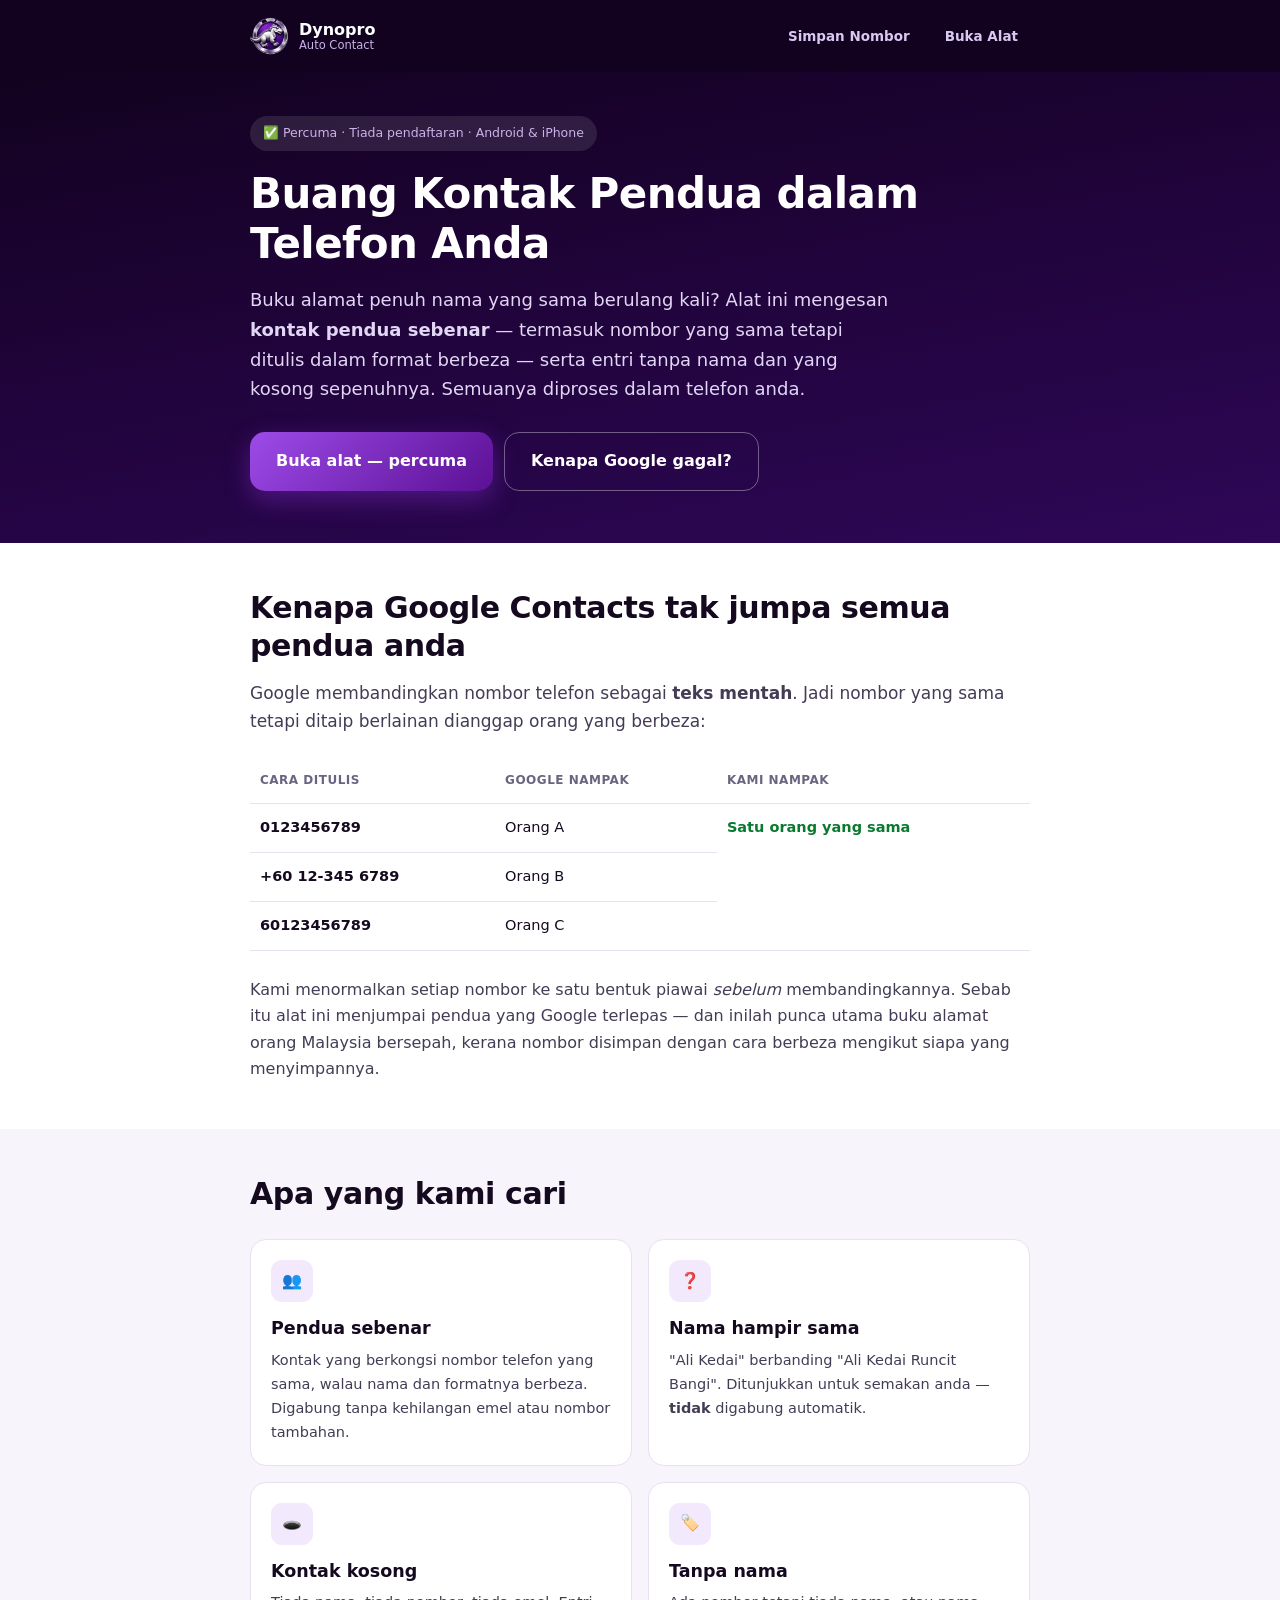
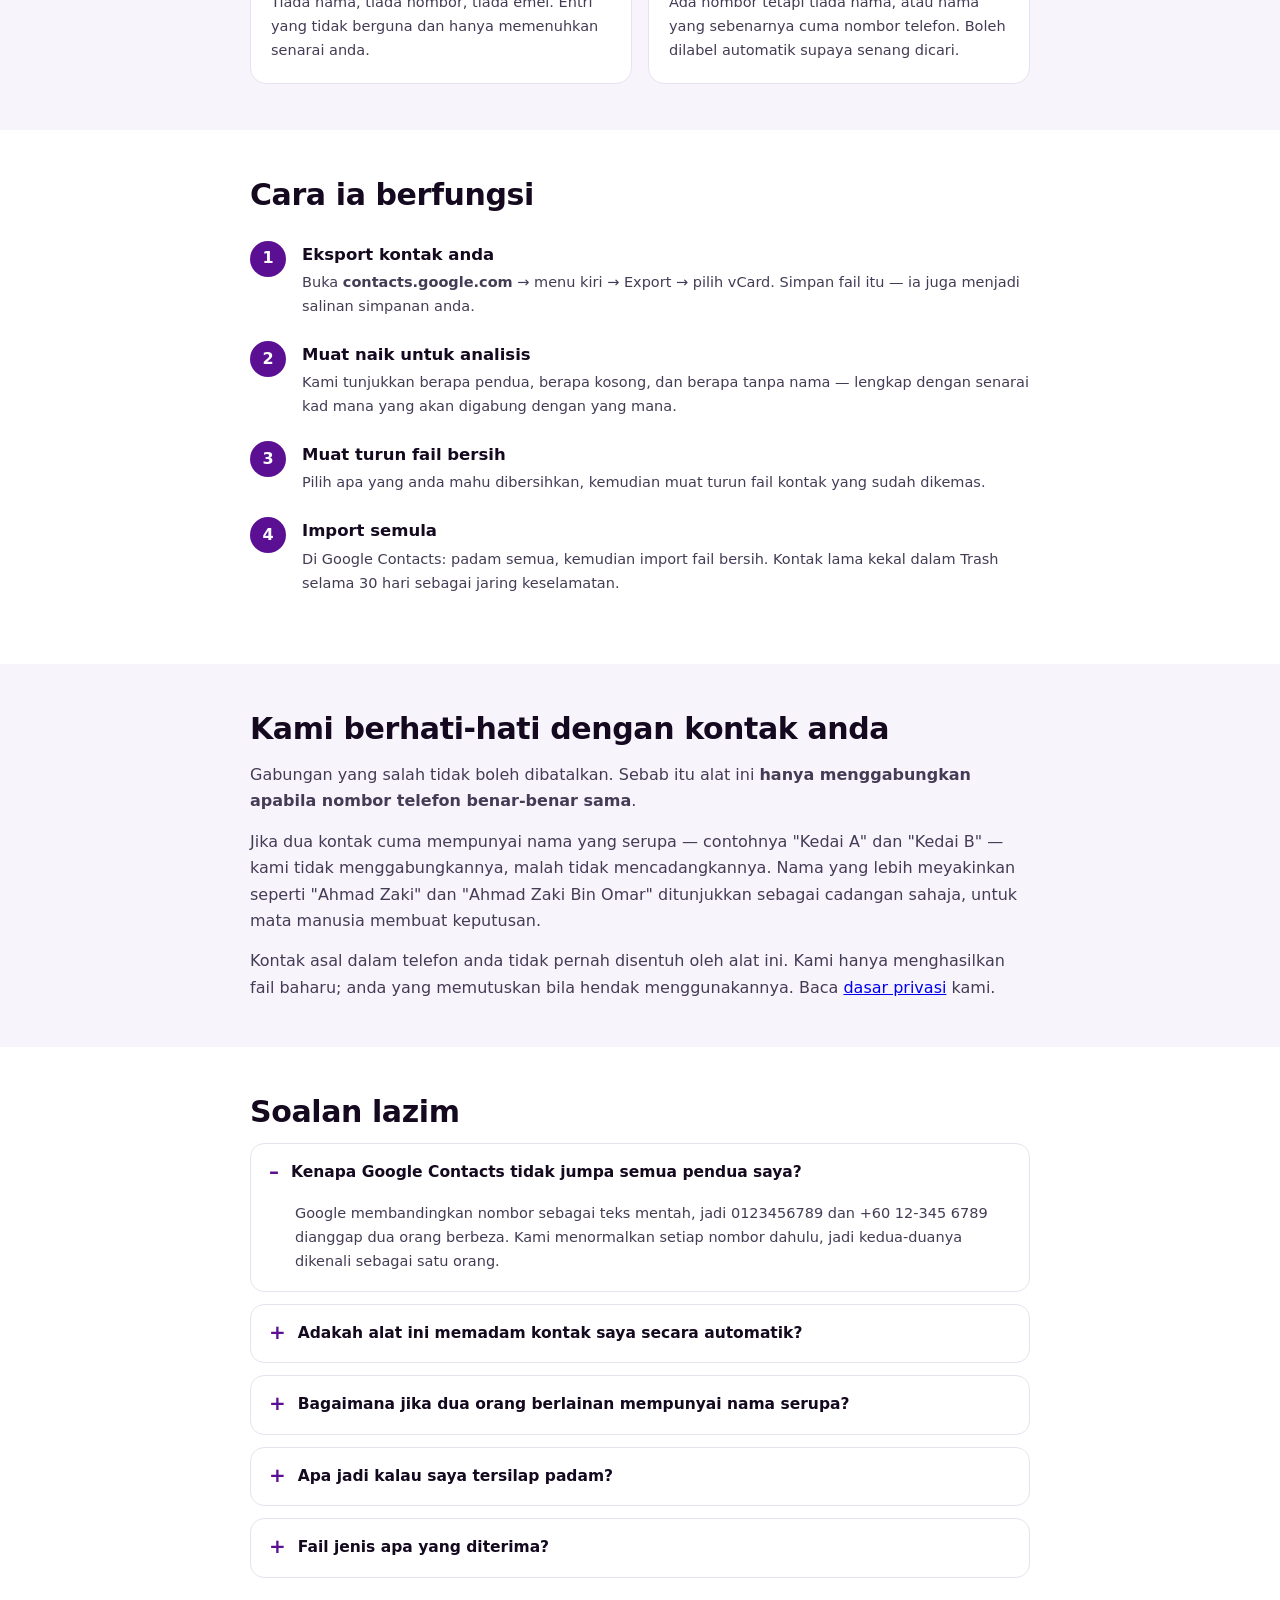
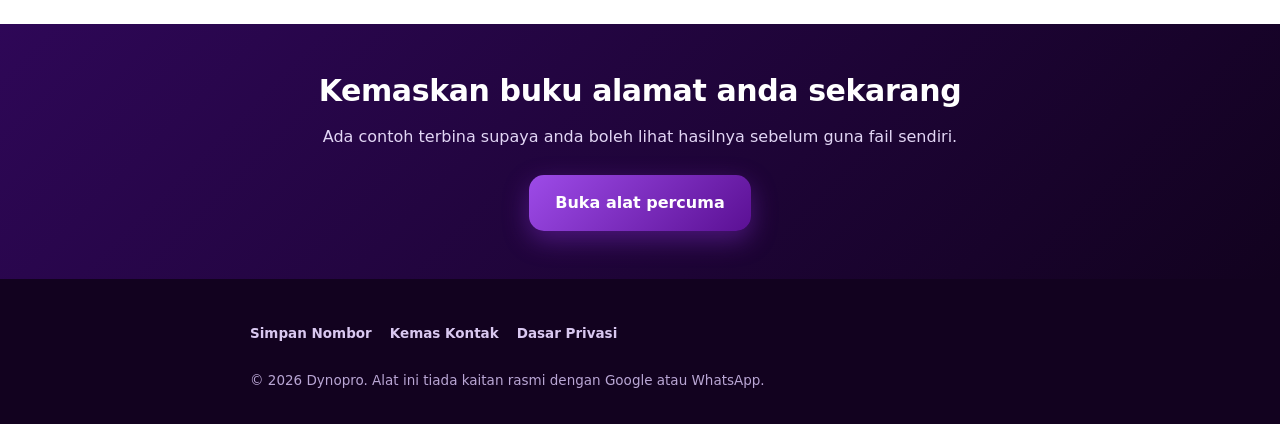
==== docs/buang-kontak-pendua.html @ ad50c94c "Dynopro Auto Contact - versi web PWA Co-Authored-By: Claude Opus 5 <noreply@anthropic.com> Claude-Se" ====
<!DOCTYPE html>
<html lang="ms">
<head>
<meta charset="UTF-8">
<meta name="viewport" content="width=device-width, initial-scale=1.0">

<title>Buang Kontak Pendua dalam Telefon — Percuma | Dynopro</title>
<meta name="description" content="Cari dan buang kontak pendua, tanpa nama dan kosong dalam telefon anda. Kesan nombor sama walau ditulis 0123456789 atau +60 12-345 6789. Percuma.">
<link rel="canonical" href="https://autocontact.dynopro.my/buang-kontak-pendua.html">

<meta name="theme-color" content="#2A0550">
<meta name="robots" content="index, follow, max-image-preview:large">
<link rel="alternate" hreflang="ms-MY" href="https://autocontact.dynopro.my/buang-kontak-pendua.html">
<link rel="alternate" hreflang="x-default" href="https://autocontact.dynopro.my/buang-kontak-pendua.html">

<meta property="og:type" content="website">
<meta property="og:site_name" content="Dynopro Auto Contact">
<meta property="og:locale" content="ms_MY">
<meta property="og:url" content="https://autocontact.dynopro.my/buang-kontak-pendua.html">
<meta property="og:title" content="Buang Kontak Pendua &amp; Kosong dalam Telefon Anda">
<meta property="og:description" content="Kesan nombor sama walau ditulis dalam format berbeza, dan bersihkan kontak tanpa nama. Percuma, semua diproses dalam telefon anda.">
<meta property="og:image" content="https://autocontact.dynopro.my/icons/og-pendua.png">
<meta property="og:image:width" content="1200">
<meta property="og:image:height" content="630">
<meta property="og:image:alt" content="Buang kontak pendua dengan Dynopro Auto Contact">
<meta name="twitter:card" content="summary_large_image">
<meta name="twitter:title" content="Buang Kontak Pendua dalam Telefon Anda">
<meta name="twitter:description" content="Kesan nombor sama walau format berbeza. Percuma dan selamat.">
<meta name="twitter:image" content="https://autocontact.dynopro.my/icons/og-pendua.png">

<link rel="icon" href="icons/favicon-32.png" sizes="32x32">
<link rel="apple-touch-icon" href="icons/apple-touch-icon.png">
<link rel="manifest" href="manifest.webmanifest">
<link rel="preload" as="image" href="icons/logo-mark.png" fetchpriority="high">
<link rel="stylesheet" href="seo.css">

<script type="application/ld+json">
{
  "@context": "https://schema.org",
  "@graph": [
    {
      "@type": "BreadcrumbList",
      "itemListElement": [
        { "@type": "ListItem", "position": 1, "name": "Utama",
          "item": "https://autocontact.dynopro.my/" },
        { "@type": "ListItem", "position": 2, "name": "Buang Kontak Pendua",
          "item": "https://autocontact.dynopro.my/buang-kontak-pendua.html" }
      ]
    },
    {
      "@type": "SoftwareApplication",
      "name": "Dynopro Kemas Kontak",
      "url": "https://autocontact.dynopro.my/kemas.html",
      "applicationCategory": "UtilitiesApplication",
      "operatingSystem": "Android, iOS, Windows, macOS — sebarang pelayar web",
      "inLanguage": "ms-MY",
      "description": "Alat web yang mengesan kontak pendua, tanpa nama dan kosong dalam buku alamat, kemudian menjana fail kontak yang bersih.",
      "offers": {
        "@type": "Offer", "price": "0", "priceCurrency": "MYR",
        "availability": "https://schema.org/InStock"
      },
      "featureList": [
        "Kesan nombor sama walau format berbeza",
        "Gabungkan kontak pendua tanpa kehilangan maklumat",
        "Kesan kontak tanpa nama dan tanpa nombor",
        "Jana fail kontak bersih untuk diimport semula"
      ]
    },
    {
      "@type": "FAQPage",
      "mainEntity": [
        {
          "@type": "Question",
          "name": "Kenapa Google Contacts tidak jumpa semua pendua saya?",
          "acceptedAnswer": { "@type": "Answer", "text": "Google membandingkan nombor sebagai teks mentah, jadi 0123456789 dan +60 12-345 6789 dianggap dua orang berbeza. Kami menormalkan setiap nombor dahulu, jadi kedua-duanya dikenali sebagai satu orang." }
        },
        {
          "@type": "Question",
          "name": "Adakah alat ini memadam kontak saya secara automatik?",
          "acceptedAnswer": { "@type": "Answer", "text": "Tidak. Ia hanya menjana fail kontak bersih. Kontak asal anda kekal sehingga anda sendiri memilih untuk menggantikannya." }
        },
        {
          "@type": "Question",
          "name": "Bagaimana jika dua orang berlainan mempunyai nama serupa?",
          "acceptedAnswer": { "@type": "Answer", "text": "Kami hanya gabungkan bila nombor telefon benar-benar sama. Nama serupa dengan nombor berbeza hanya ditunjukkan sebagai cadangan untuk anda semak sendiri." }
        },
        {
          "@type": "Question",
          "name": "Apa jadi kalau saya tersilap padam?",
          "acceptedAnswer": { "@type": "Answer", "text": "Google Contacts menyimpan kontak yang dipadam dalam Trash selama 30 hari. Ada juga Settings lalu Undo changes yang boleh memutar balik seluruh senarai kontak anda dalam tempoh sama. Fail eksport asal anda pula menjadi salinan simpanan ketiga." }
        },
        {
          "@type": "Question",
          "name": "Fail jenis apa yang diterima?",
          "acceptedAnswer": { "@type": "Answer", "text": "Fail vCard (.vcf) dan CSV (.csv) — kedua-dua format yang dieksport oleh Google Contacts dan kebanyakan telefon." }
        }
      ]
    }
  ]
}
</script>
</head>
<body>

<nav class="nav">
  <div class="wrap">
    <img src="icons/logo-mark.png" alt="Logo Dynopro" width="38" height="38">
    <div class="nm">Dynopro<span>Auto Contact</span></div>
    <div class="sp"></div>
    <a class="lnk" href="./">Simpan Nombor</a>
    <a class="lnk" href="kemas.html">Buka Alat</a>
  </div>
</nav>

<header class="hero">
  <div class="wrap">
    <span class="pill">✅ Percuma · Tiada pendaftaran · Android &amp; iPhone</span>
    <h1>Buang Kontak Pendua dalam Telefon Anda</h1>
    <p class="lead">
      Buku alamat penuh nama yang sama berulang kali? Alat ini mengesan
      <strong>kontak pendua sebenar</strong> — termasuk nombor yang sama tetapi
      ditulis dalam format berbeza — serta entri tanpa nama dan yang kosong
      sepenuhnya. Semuanya diproses dalam telefon anda.
    </p>
    <div class="cta">
      <a class="btn" href="kemas.html">Buka alat — percuma</a>
      <a class="btn ghost" href="#kenapa">Kenapa Google gagal?</a>
    </div>
  </div>
</header>

<section id="kenapa">
  <div class="wrap">
    <h2>Kenapa Google Contacts tak jumpa semua pendua anda</h2>
    <p class="big">
      Google membandingkan nombor telefon sebagai <strong>teks mentah</strong>.
      Jadi nombor yang sama tetapi ditaip berlainan dianggap orang yang berbeza:
    </p>

    <table>
      <thead>
        <tr><th>Cara ditulis</th><th>Google nampak</th><th>Kami nampak</th></tr>
      </thead>
      <tbody>
        <tr><td>0123456789</td><td>Orang A</td><td rowspan="3"><span class="chk">Satu orang yang sama</span></td></tr>
        <tr><td>+60 12-345 6789</td><td>Orang B</td></tr>
        <tr><td>60123456789</td><td>Orang C</td></tr>
      </tbody>
    </table>

    <p style="margin-top:26px">
      Kami menormalkan setiap nombor ke satu bentuk piawai <em>sebelum</em>
      membandingkannya. Sebab itu alat ini menjumpai pendua yang Google terlepas —
      dan inilah punca utama buku alamat orang Malaysia bersepah, kerana nombor
      disimpan dengan cara berbeza mengikut siapa yang menyimpannya.
    </p>
  </div>
</section>

<section class="soft">
  <div class="wrap">
    <h2>Apa yang kami cari</h2>
    <div class="grid two">
      <div class="box">
        <div class="ic">👥</div>
        <h3>Pendua sebenar</h3>
        <p>Kontak yang berkongsi nombor telefon yang sama, walau nama dan formatnya
           berbeza. Digabung tanpa kehilangan emel atau nombor tambahan.</p>
      </div>
      <div class="box">
        <div class="ic">❓</div>
        <h3>Nama hampir sama</h3>
        <p>"Ali Kedai" berbanding "Ali Kedai Runcit Bangi". Ditunjukkan untuk semakan
           anda — <strong>tidak</strong> digabung automatik.</p>
      </div>
      <div class="box">
        <div class="ic">🕳️</div>
        <h3>Kontak kosong</h3>
        <p>Tiada nama, tiada nombor, tiada emel. Entri yang tidak berguna dan hanya
           memenuhkan senarai anda.</p>
      </div>
      <div class="box">
        <div class="ic">🏷️</div>
        <h3>Tanpa nama</h3>
        <p>Ada nombor tetapi tiada nama, atau nama yang sebenarnya cuma nombor
           telefon. Boleh dilabel automatik supaya senang dicari.</p>
      </div>
    </div>
  </div>
</section>

<section>
  <div class="wrap">
    <h2>Cara ia berfungsi</h2>
    <ol class="steps">
      <li>
        <b>Eksport kontak anda</b>
        <p>Buka <strong>contacts.google.com</strong> → menu kiri → Export → pilih
           vCard. Simpan fail itu — ia juga menjadi salinan simpanan anda.</p>
      </li>
      <li>
        <b>Muat naik untuk analisis</b>
        <p>Kami tunjukkan berapa pendua, berapa kosong, dan berapa tanpa nama —
           lengkap dengan senarai kad mana yang akan digabung dengan yang mana.</p>
      </li>
      <li>
        <b>Muat turun fail bersih</b>
        <p>Pilih apa yang anda mahu dibersihkan, kemudian muat turun fail kontak
           yang sudah dikemas.</p>
      </li>
      <li>
        <b>Import semula</b>
        <p>Di Google Contacts: padam semua, kemudian import fail bersih. Kontak lama
           kekal dalam Trash selama 30 hari sebagai jaring keselamatan.</p>
      </li>
    </ol>
  </div>
</section>

<section class="soft">
  <div class="wrap">
    <h2>Kami berhati-hati dengan kontak anda</h2>
    <p>
      Gabungan yang salah tidak boleh dibatalkan. Sebab itu alat ini
      <strong>hanya menggabungkan apabila nombor telefon benar-benar sama</strong>.
    </p>
    <p>
      Jika dua kontak cuma mempunyai nama yang serupa — contohnya "Kedai A" dan
      "Kedai B" — kami tidak menggabungkannya, malah tidak mencadangkannya. Nama
      yang lebih meyakinkan seperti "Ahmad Zaki" dan "Ahmad Zaki Bin Omar"
      ditunjukkan sebagai cadangan sahaja, untuk mata manusia membuat keputusan.
    </p>
    <p>
      Kontak asal dalam telefon anda tidak pernah disentuh oleh alat ini. Kami hanya
      menghasilkan fail baharu; anda yang memutuskan bila hendak menggunakannya.
      Baca <a href="privacy-policy.html">dasar privasi</a> kami.
    </p>
  </div>
</section>

<section>
  <div class="wrap">
    <h2>Soalan lazim</h2>

    <details class="faq" open>
      <summary>Kenapa Google Contacts tidak jumpa semua pendua saya?</summary>
      <div class="a">Google membandingkan nombor sebagai teks mentah, jadi
        0123456789 dan +60 12-345 6789 dianggap dua orang berbeza. Kami menormalkan
        setiap nombor dahulu, jadi kedua-duanya dikenali sebagai satu orang.</div>
    </details>

    <details class="faq">
      <summary>Adakah alat ini memadam kontak saya secara automatik?</summary>
      <div class="a">Tidak. Ia hanya menjana fail kontak bersih. Kontak asal anda
        kekal sehingga anda sendiri memilih untuk menggantikannya.</div>
    </details>

    <details class="faq">
      <summary>Bagaimana jika dua orang berlainan mempunyai nama serupa?</summary>
      <div class="a">Kami hanya gabungkan bila nombor telefon benar-benar sama. Nama
        serupa dengan nombor berbeza hanya ditunjukkan sebagai cadangan untuk anda
        semak sendiri.</div>
    </details>

    <details class="faq">
      <summary>Apa jadi kalau saya tersilap padam?</summary>
      <div class="a">Google Contacts menyimpan kontak yang dipadam dalam Trash
        selama 30 hari. Ada juga Settings → Undo changes yang boleh memutar balik
        seluruh senarai kontak anda dalam tempoh sama. Fail eksport asal anda pula
        menjadi salinan simpanan ketiga.</div>
    </details>

    <details class="faq">
      <summary>Fail jenis apa yang diterima?</summary>
      <div class="a">Fail vCard (.vcf) dan CSV (.csv) — kedua-dua format yang
        dieksport oleh Google Contacts dan kebanyakan telefon.</div>
    </details>
  </div>
</section>

<section class="strip">
  <div class="wrap">
    <h2>Kemaskan buku alamat anda sekarang</h2>
    <p>Ada contoh terbina supaya anda boleh lihat hasilnya sebelum guna fail sendiri.</p>
    <p style="margin-top:24px"><a class="btn" href="kemas.html">Buka alat percuma</a></p>
  </div>
</section>

<footer>
  <div class="wrap">
    <div class="row">
      <a href="./">Simpan Nombor</a>
      <a href="kemas.html">Kemas Kontak</a>
      <a href="privacy-policy.html">Dasar Privasi</a>
    </div>
    <div>© 2026 Dynopro. Alat ini tiada kaitan rasmi dengan Google atau WhatsApp.</div>
  </div>
</footer>

</body>
</html>
---- docs/seo.css ----
/* Dynopro Auto Contact — gaya halaman jualan
   Dikongsi oleh kedua-dua halaman SEO. Ringan, tiada framework. */
:root{
  --brand:#8B2FD6; --brand-dk:#5B1094; --deep:#2A0550;
  --ink:#14091f; --ink-2:#443c55; --muted:#6b6480;
  --line:#e7e2ef; --page:#ffffff; --soft:#f7f4fc;
}
*{box-sizing:border-box;margin:0;padding:0}
html{scroll-behavior:smooth}
body{
  font-family:system-ui,-apple-system,"Segoe UI",Roboto,sans-serif;
  color:var(--ink);background:var(--page);line-height:1.65;
  -webkit-text-size-adjust:100%;
}
.wrap{max-width:820px;margin:0 auto;padding:0 20px}

/* Bar navigasi */
.nav{background:#12021f;padding:14px 0}
.nav .wrap{display:flex;align-items:center;gap:11px;flex-wrap:wrap}
.nav img{width:38px;height:38px}
.nav .nm{color:#fff;font-weight:800;font-size:16px;line-height:1.2}
.nav .nm span{display:block;color:#c9b3e8;font-weight:500;font-size:11.5px}
.nav .sp{flex:1}
.nav a.lnk{color:#d9c8f0;text-decoration:none;font-size:13.5px;font-weight:600;
           padding:9px 12px;border-radius:9px;min-height:44px;display:inline-flex;align-items:center}
.nav a.lnk:hover{background:rgba(255,255,255,.09)}

/* Hero */
.hero{background:linear-gradient(170deg,#12021f 0%,#22043f 55%,#2E0757 100%);
      color:#fff;padding:44px 0 52px}
.hero h1{font-size:clamp(28px,6.4vw,42px);line-height:1.2;font-weight:800;letter-spacing:-.6px}
.hero .lead{color:#e2d6f5;font-size:clamp(15.5px,3.6vw,18px);margin-top:16px;max-width:36em}
.hero .cta{margin-top:28px;display:flex;gap:11px;flex-wrap:wrap}
.pill{display:inline-flex;align-items:center;gap:8px;font-size:12.5px;color:#c9b3e8;
      background:rgba(255,255,255,.10);padding:7px 13px;border-radius:20px;margin-bottom:18px}

.btn{display:inline-flex;align-items:center;justify-content:center;gap:9px;
  min-height:52px;padding:15px 26px;border-radius:15px;font-size:16px;font-weight:700;
  text-decoration:none;border:none;cursor:pointer;
  background:linear-gradient(135deg,#9D4BE8,#5B1094);color:#fff;
  box-shadow:0 9px 26px rgba(139,47,214,.42)}
.btn:hover{filter:brightness(1.07)}
.btn.ghost{background:transparent;color:#fff;border:1.5px solid rgba(255,255,255,.35);box-shadow:none}

/* Seksyen */
section{padding:46px 0}
section.soft{background:var(--soft)}
h2{font-size:clamp(22px,4.6vw,30px);font-weight:800;letter-spacing:-.4px;line-height:1.28}
h3{font-size:17.5px;font-weight:700;margin-bottom:6px}
p{margin-top:14px;color:var(--ink-2)}
p.big{font-size:17px}

.grid{display:grid;gap:16px;margin-top:26px}
@media(min-width:620px){.grid.two{grid-template-columns:1fr 1fr}}
.box{background:#fff;border:1px solid var(--line);border-radius:16px;padding:20px}
.box p{margin-top:5px;font-size:14.5px}
.ic{width:42px;height:42px;border-radius:11px;display:grid;place-items:center;
    background:#f2e9fd;margin-bottom:12px}

/* Langkah */
ol.steps{margin-top:26px;counter-reset:s;list-style:none}
ol.steps li{counter-increment:s;position:relative;padding-left:52px;margin-bottom:22px}
ol.steps li::before{content:counter(s);position:absolute;left:0;top:0;
  width:36px;height:36px;border-radius:50%;background:var(--brand-dk);color:#fff;
  display:grid;place-items:center;font-weight:800;font-size:16px}
ol.steps b{font-size:16.5px}
ol.steps p{margin-top:3px;font-size:14.5px}

/* Perbandingan */
table{width:100%;border-collapse:collapse;margin-top:24px;font-size:14.5px}
th,td{padding:12px 10px;text-align:left;border-bottom:1px solid var(--line);vertical-align:top}
th{font-size:12px;text-transform:uppercase;letter-spacing:.5px;color:var(--muted);font-weight:700}
td:first-child{font-weight:600;color:var(--ink)}

/* FAQ */
details.faq{border:1px solid var(--line);border-radius:14px;margin-top:12px;background:#fff}
details.faq summary{padding:16px 18px;cursor:pointer;font-weight:700;font-size:15.5px;
  list-style:none;display:flex;gap:12px;align-items:flex-start;min-height:44px}
details.faq summary::-webkit-details-marker{display:none}
details.faq summary::before{content:"+";color:var(--brand-dk);font-size:20px;line-height:1.1;flex:none}
details.faq[open] summary::before{content:"–"}
details.faq .a{padding:0 18px 17px 44px;color:var(--ink-2);font-size:14.5px}

/* Jalur CTA */
.strip{background:linear-gradient(135deg,#2E0757,#12021f);color:#fff;text-align:center;padding:48px 0}
.strip h2{color:#fff}
.strip p{color:#e2d6f5}

footer{background:#12021f;color:#b9a6d4;padding:32px 0;font-size:13.5px}
footer a{color:#d9c8f0}
footer .row{display:flex;gap:18px;flex-wrap:wrap;margin-bottom:14px}
footer .row a{text-decoration:none;font-weight:600;padding:11px 0;
              display:inline-flex;align-items:center;min-height:44px}

.muted{color:var(--muted);font-size:13.5px}
.chk{color:#0a7a2f;font-weight:700}
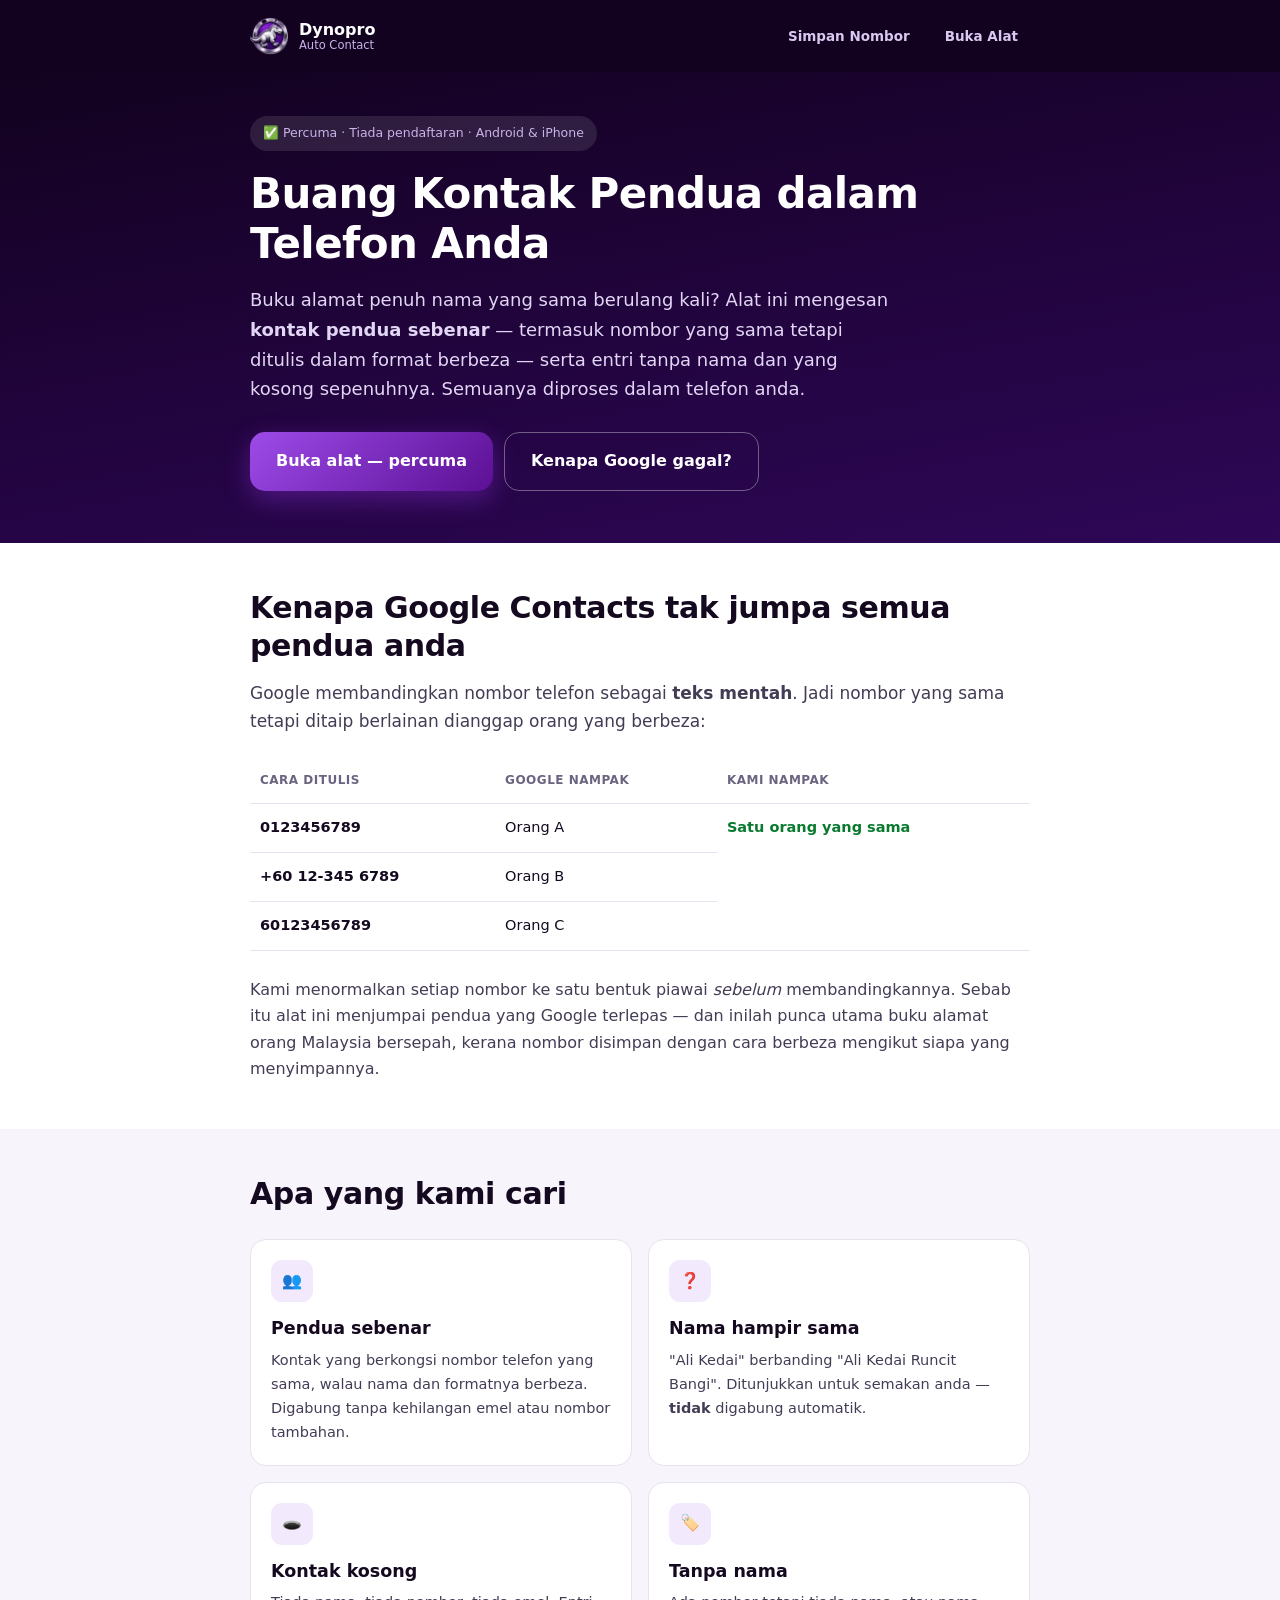
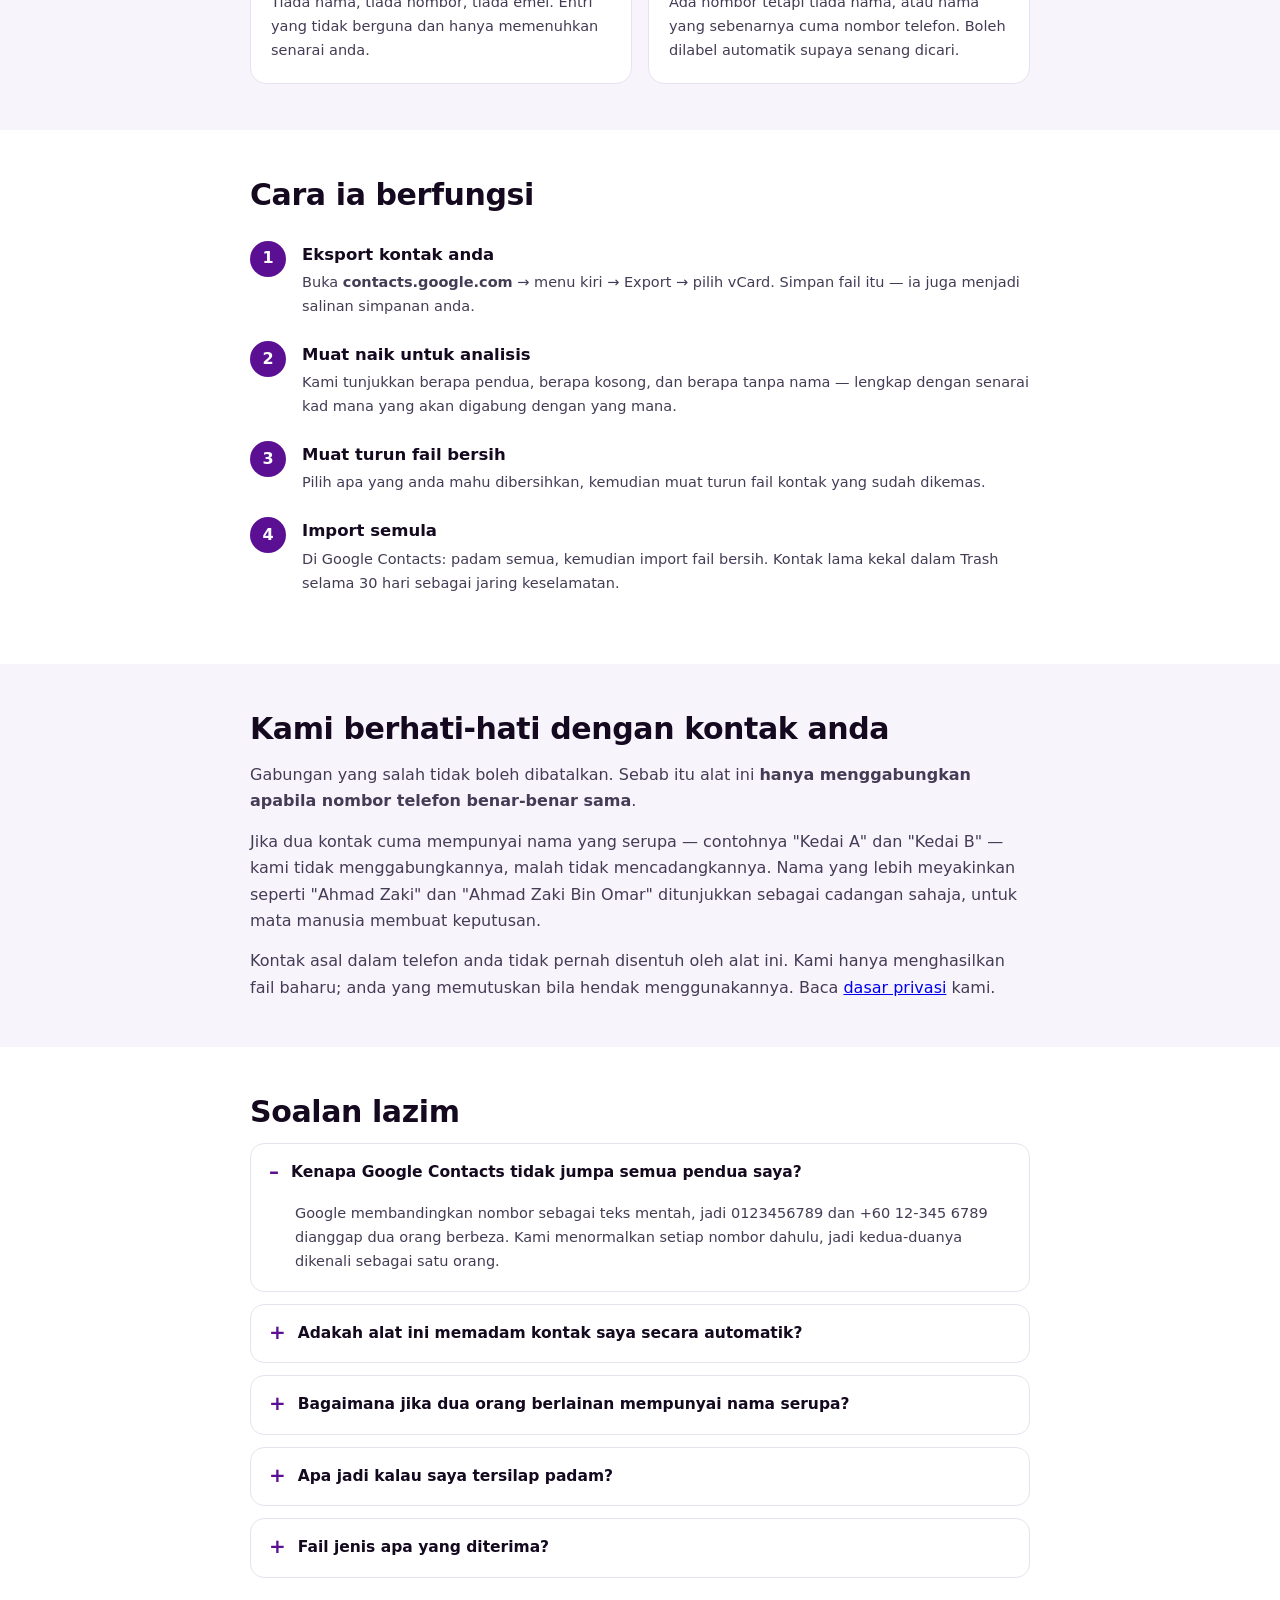
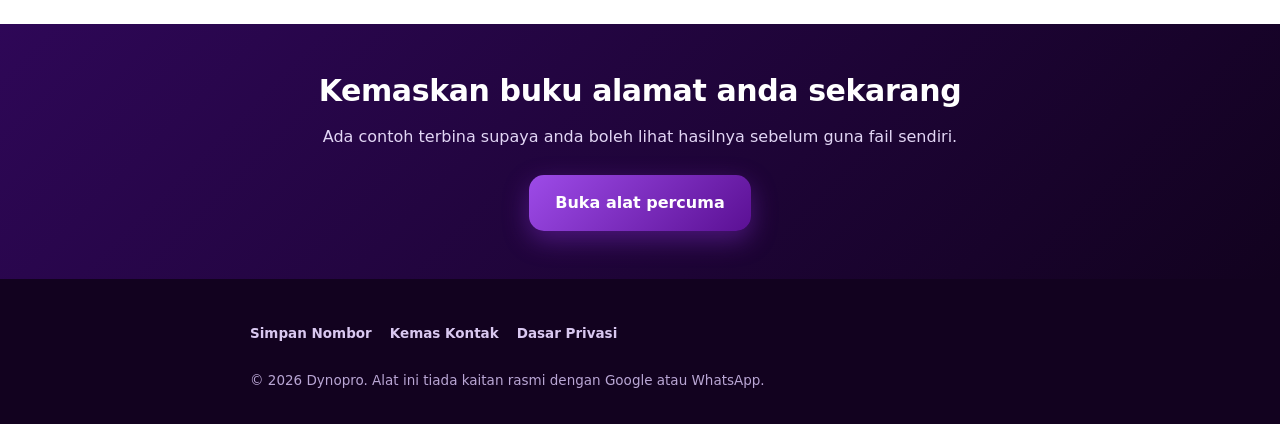
==== commit e0e297e0: "Butang pasang PWA pada semua halaman Co-Authored-By: Claude Opus 5 <noreply@anthropic.com> Claude-Se" ====
--- a/docs/buang-kontak-pendua.html
+++ b/docs/buang-kontak-pendua.html
@@ -297,5 +297,6 @@
   </div>
 </footer>
 
+<script src="pasang.js" defer></script>
 </body>
 </html>
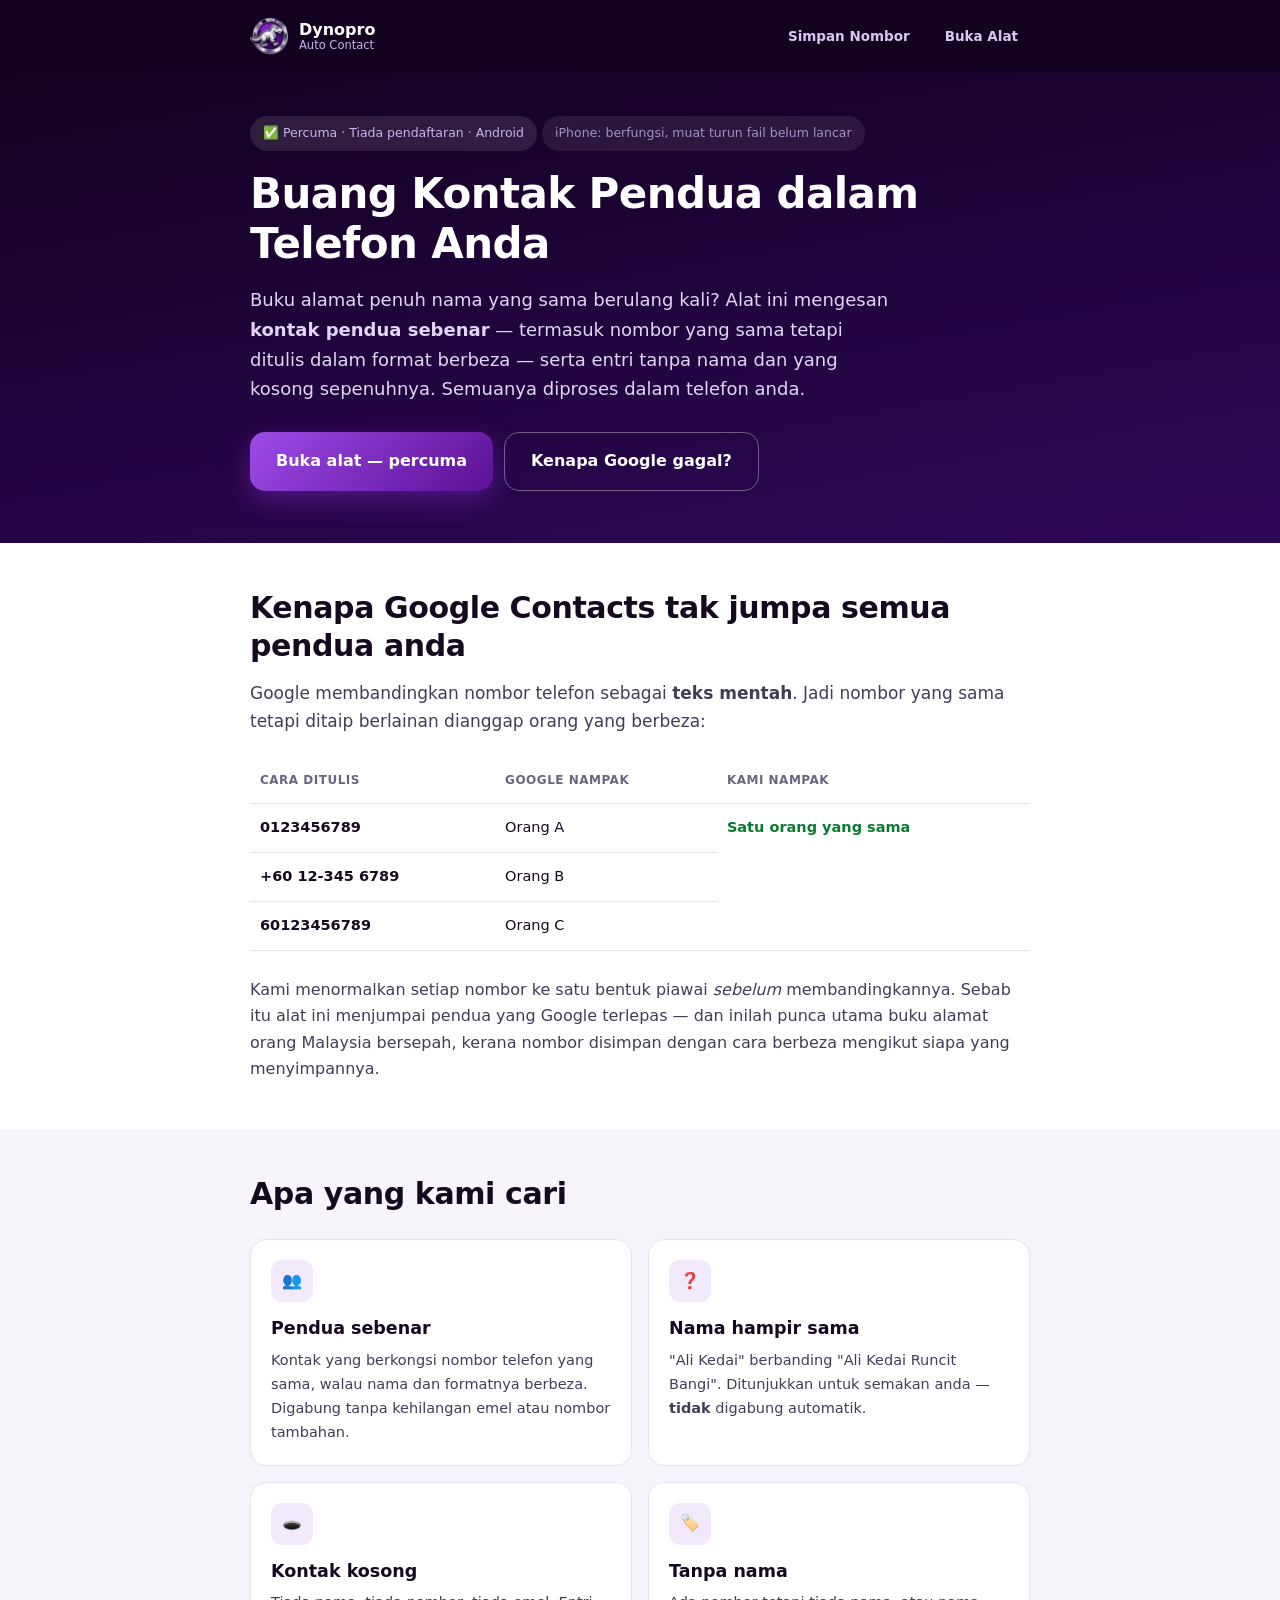
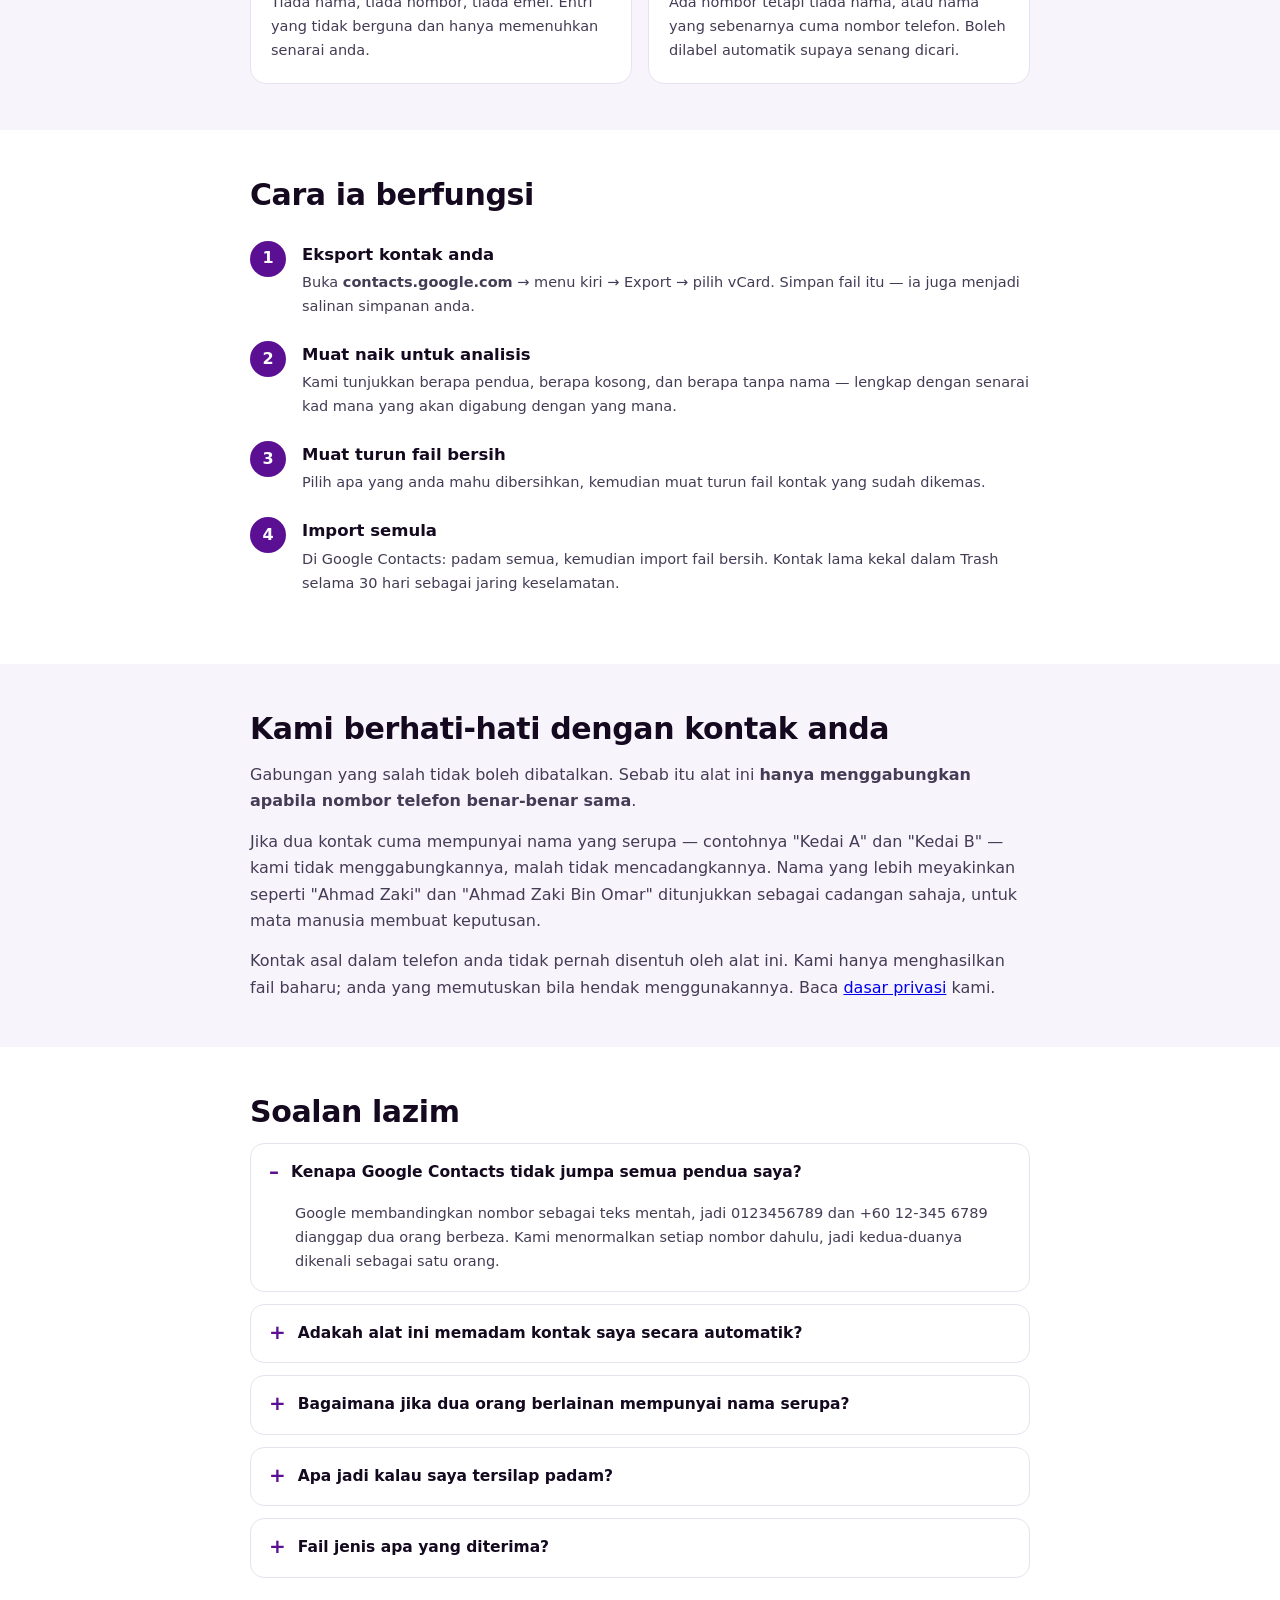
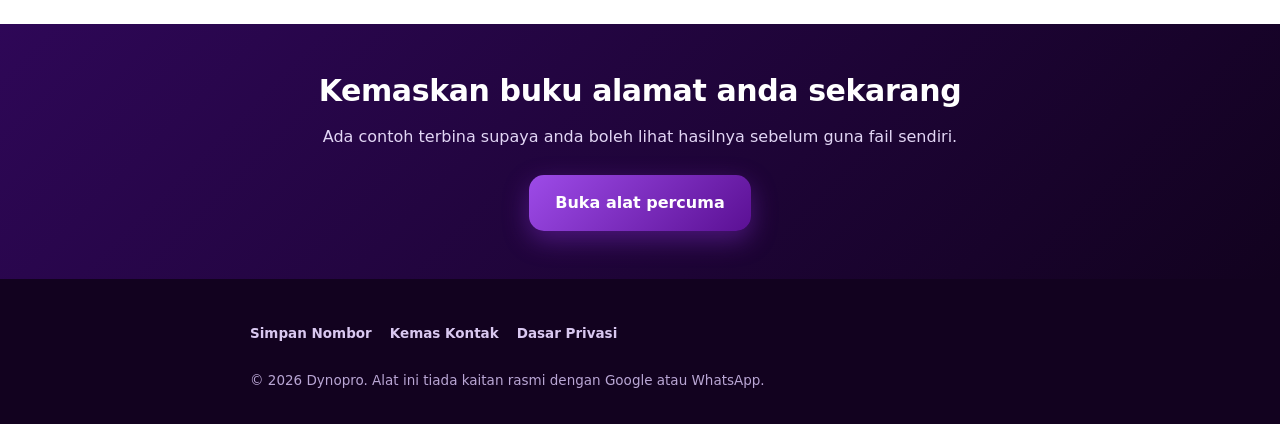
==== commit 87a12c27: "Jujur tentang iPhone, dan berhenti jual alat yang sudah percuma Panel premium menyenaraikan Kemas Ko" ====
--- a/docs/buang-kontak-pendua.html
+++ b/docs/buang-kontak-pendua.html
@@ -114,7 +114,8 @@
 
 <header class="hero">
   <div class="wrap">
-    <span class="pill">✅ Percuma · Tiada pendaftaran · Android &amp; iPhone</span>
+    <span class="pill">✅ Percuma · Tiada pendaftaran · Android</span>
+    <span class="pill" style="opacity:.8">iPhone: berfungsi, muat turun fail belum lancar</span>
     <h1>Buang Kontak Pendua dalam Telefon Anda</h1>
     <p class="lead">
       Buku alamat penuh nama yang sama berulang kali? Alat ini mengesan
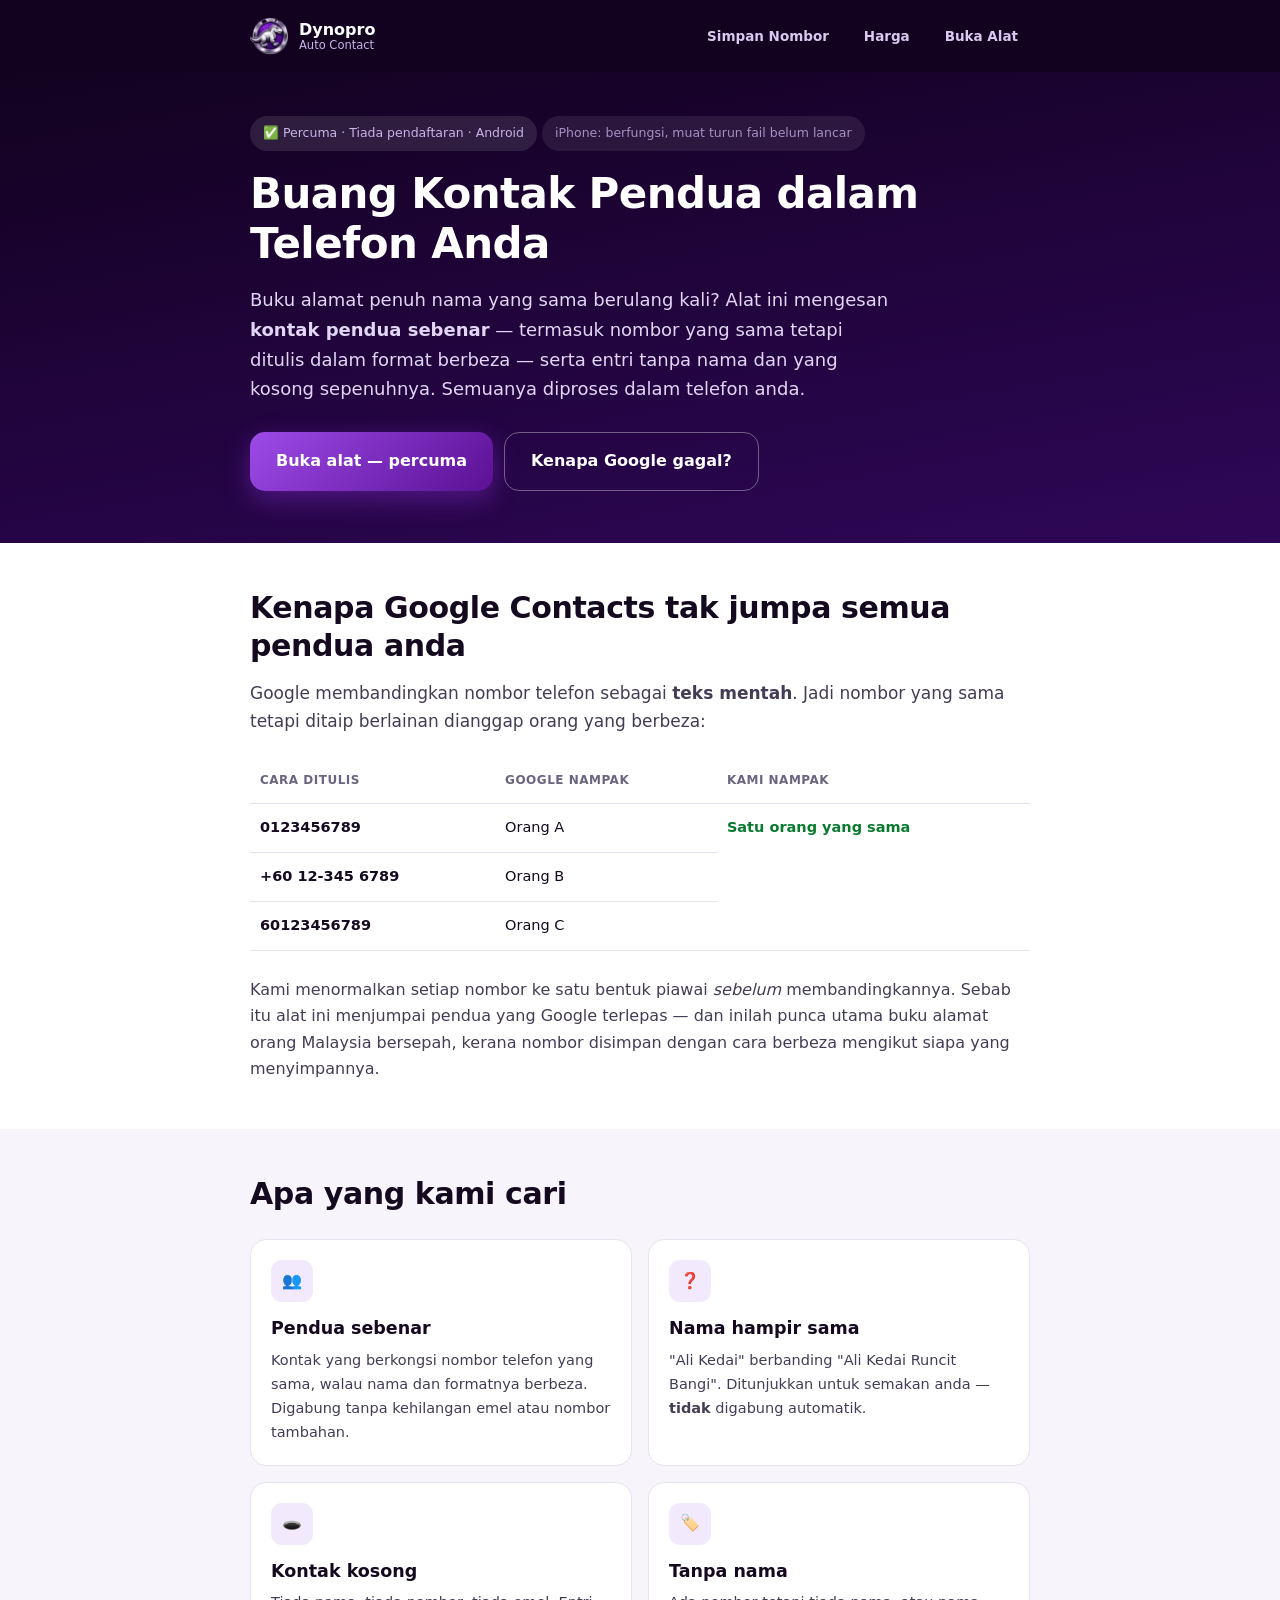
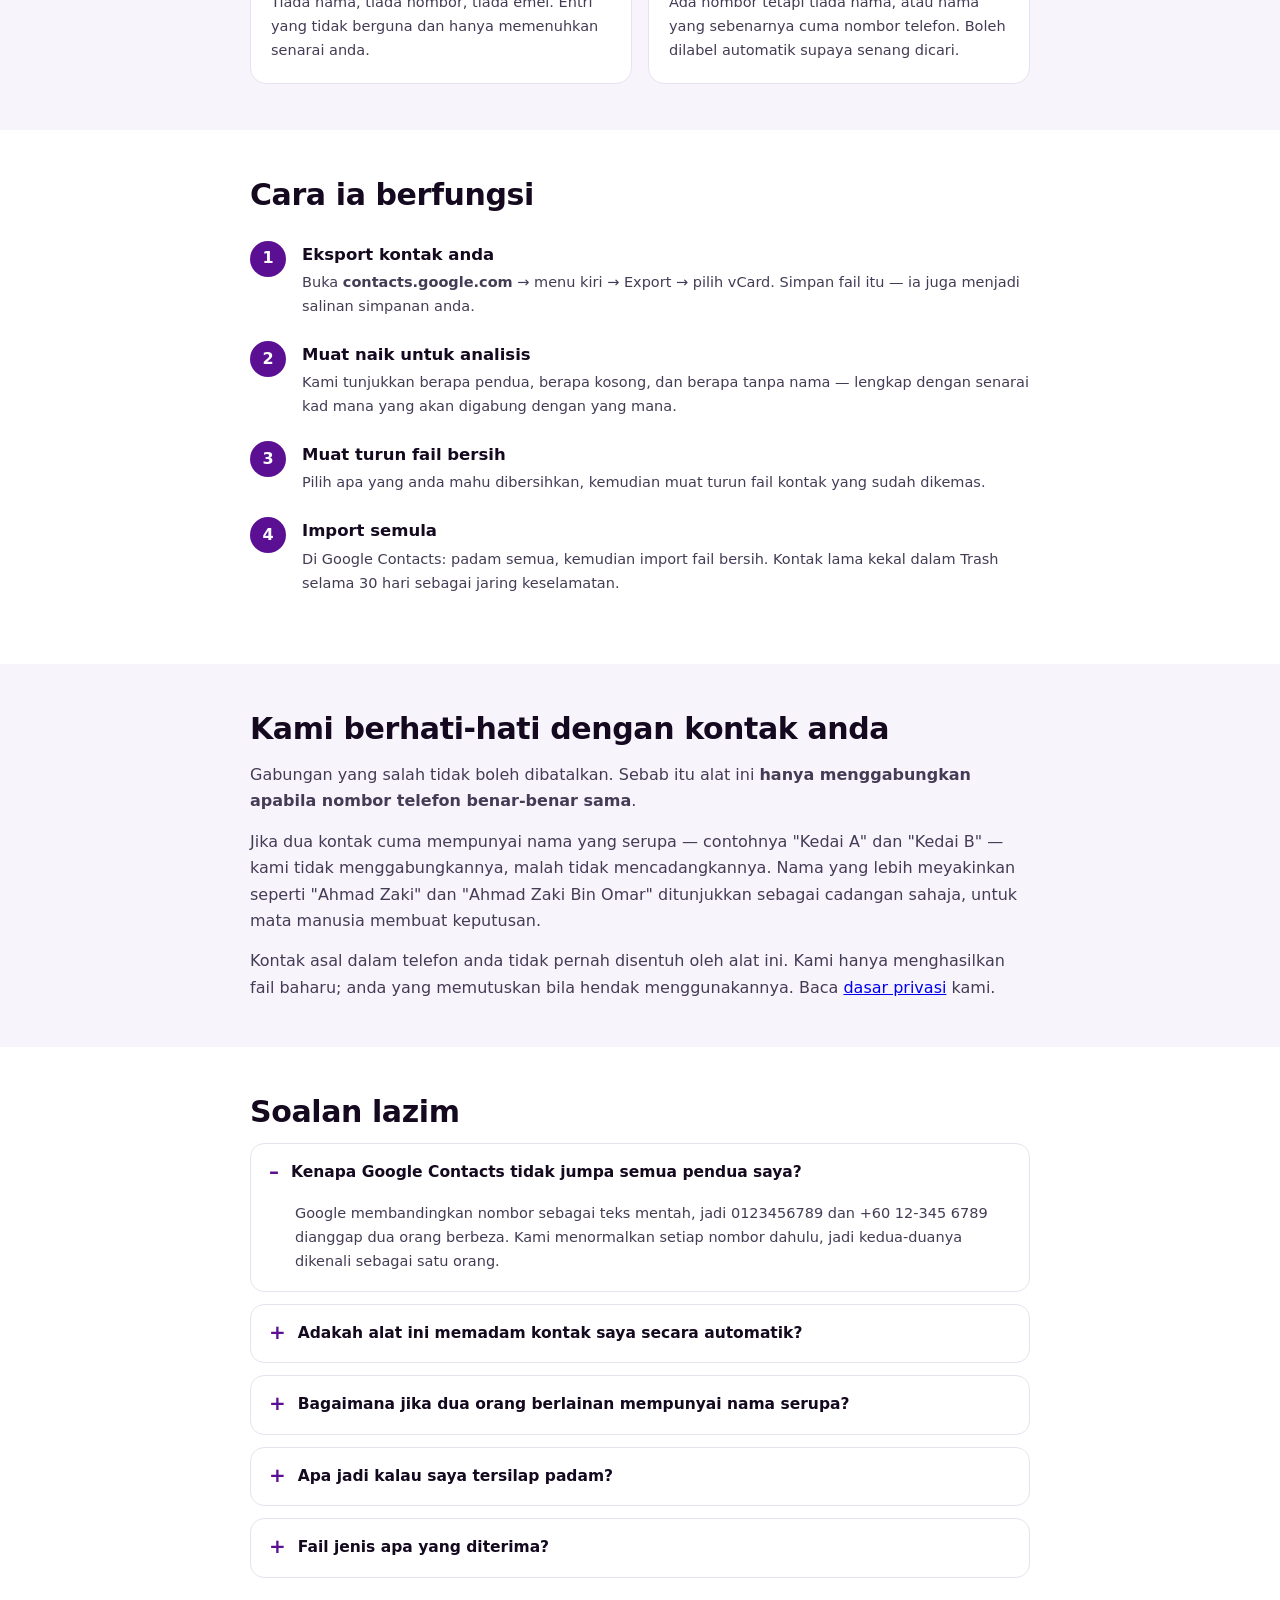
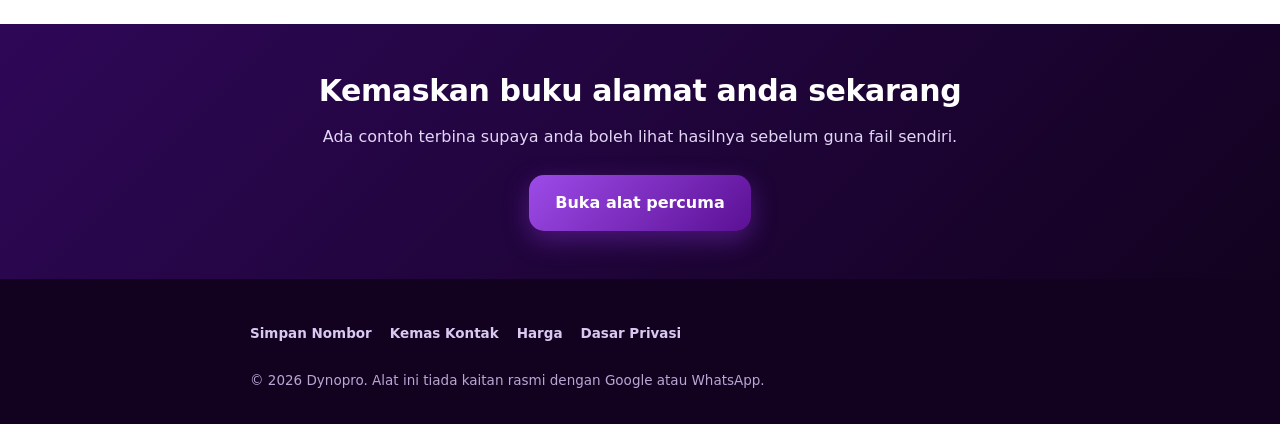
==== commit 73c6fc3e: "Pulihkan pautan nav yang tersilap diganti, dan tambah pautan Harga Semasa menambah pautan Harga ke i" ====
--- a/docs/buang-kontak-pendua.html
+++ b/docs/buang-kontak-pendua.html
@@ -108,6 +108,7 @@
     <div class="nm">Dynopro<span>Auto Contact</span></div>
     <div class="sp"></div>
     <a class="lnk" href="./">Simpan Nombor</a>
+    <a class="lnk" href="jual.html">Harga</a>
     <a class="lnk" href="kemas.html">Buka Alat</a>
   </div>
 </nav>
@@ -292,6 +293,7 @@
     <div class="row">
       <a href="./">Simpan Nombor</a>
       <a href="kemas.html">Kemas Kontak</a>
+      <a href="jual.html">Harga</a>
       <a href="privacy-policy.html">Dasar Privasi</a>
     </div>
     <div>© 2026 Dynopro. Alat ini tiada kaitan rasmi dengan Google atau WhatsApp.</div>
